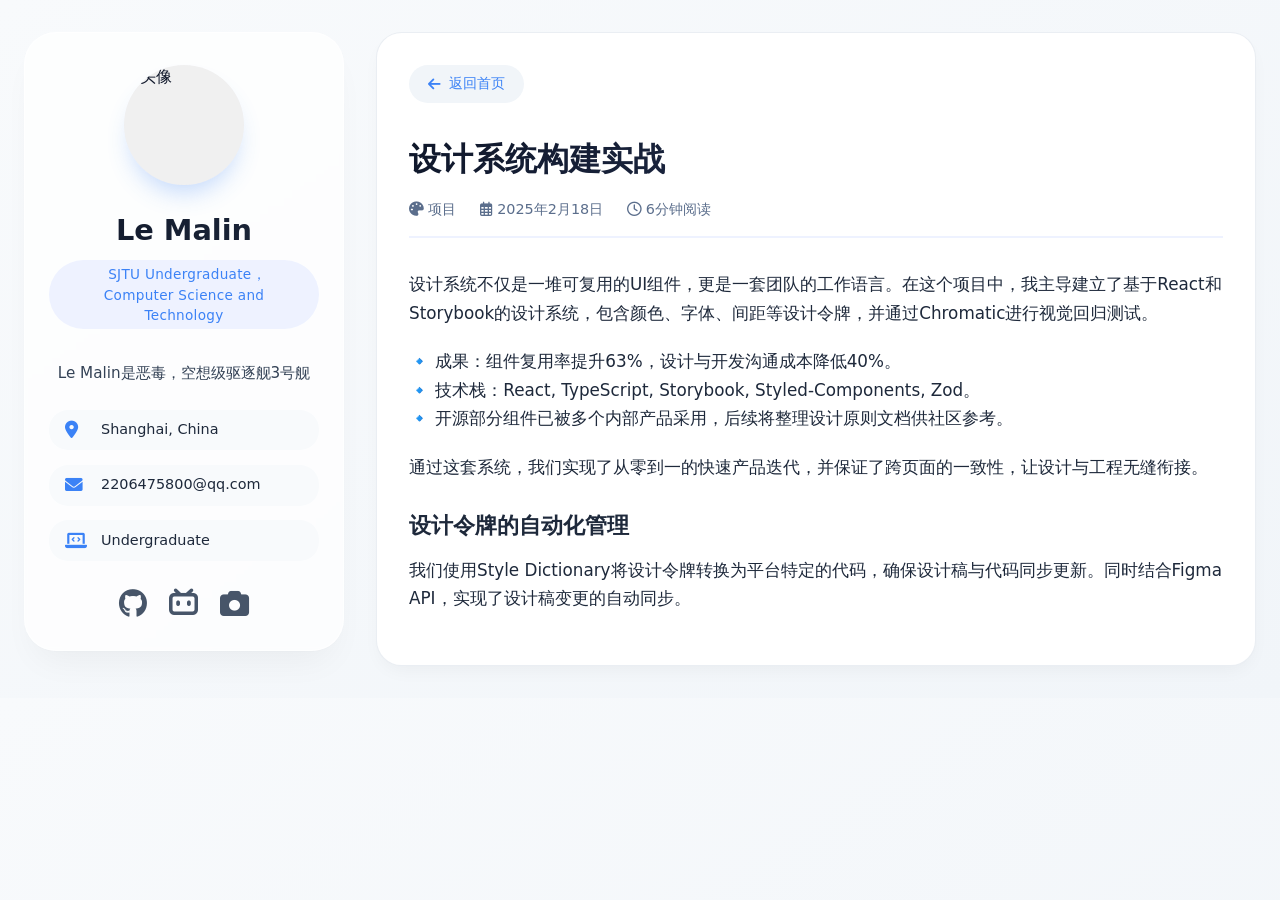
==== article.html @ 31834c27 "Update article.html" ====
<!DOCTYPE html>
<html lang="zh-CN">
<head>
    <meta charset="UTF-8">
    <meta name="viewport" content="width=device-width, initial-scale=1.0">
    <title>设计系统构建实战 | Le Malin</title>
    <link rel="stylesheet" href="https://cdnjs.cloudflare.com/ajax/libs/font-awesome/6.0.0-beta3/css/all.min.css">
    <link rel="stylesheet" href="common.css">
</head>
<body>
<div class="container">
    <!-- 左侧栏（与主页完全相同） -->
     <aside class="sidebar">
        <div class="avatar">
            <div class="avatar-circle"><img src="images/avatar.png" alt="头像"></div>
        </div>
        <div class="name">Le Malin</div>
        <div style="text-align: center;">
            <span class="title"><i style="margin-right: 6px;"></i>SJTU Undergraduate， Computer Science and Technology</span>
        </div>
        <div class="bio">
            Le Malin是恶毒，空想级驱逐舰3号舰
        </div>
        <div class="info-item">
            <i class="fas fa-map-marker-alt"></i> <span>Shanghai, China</span>
        </div>
        <div class="info-item">
            <i class="fas fa-envelope"></i> <span>2206475800@qq.com</span>
        </div>
        <div class="info-item">
            <i class="fas fa-laptop-code"></i> <span>Undergraduate</span>
        </div>
        <div class="social-links">
            <a href="https://github.com/Le-Malin233" aria-label="GitHub"><i class="fab fa-github"></i></a>
            <a href="https://space.bilibili.com/204257229" aria-label="Bilibili"><i class="fab fa-bilibili"></i></a>
            <a href="https://www.jetphotos.com/photographer/520278" aria-label="Jetphotos"><i class="fa-solid fa-camera"></i></a>
        </div>
    </aside>


    <!-- 右侧文章详情 -->
    <main class="main-content">
        <div class="article-content">
            <a href="index.html" class="back-home"><i class="fas fa-arrow-left"></i> 返回首页</a>
            <h1 class="article-title">设计系统构建实战</h1>
            <div class="article-meta">
                <span><i class="fas fa-palette"></i> 项目</span>
                <span><i class="far fa-calendar-alt"></i> 2025年2月18日</span>
                <span><i class="far fa-clock"></i> 6分钟阅读</span>
            </div>
            <div class="article-body">
                <p>设计系统不仅是一堆可复用的UI组件，更是一套团队的工作语言。在这个项目中，我主导建立了基于React和Storybook的设计系统，包含颜色、字体、间距等设计令牌，并通过Chromatic进行视觉回归测试。</p>
                <p>🔹 成果：组件复用率提升63%，设计与开发沟通成本降低40%。<br>
                🔹 技术栈：React, TypeScript, Storybook, Styled-Components, Zod。<br>
                🔹 开源部分组件已被多个内部产品采用，后续将整理设计原则文档供社区参考。</p>
                <p>通过这套系统，我们实现了从零到一的快速产品迭代，并保证了跨页面的一致性，让设计与工程无缝衔接。</p>
                <h3>设计令牌的自动化管理</h3>
                <p>我们使用Style Dictionary将设计令牌转换为平台特定的代码，确保设计稿与代码同步更新。同时结合Figma API，实现了设计稿变更的自动同步。</p>
            </div>
        </div>
    </main>
</div>
</body>
</html>
---- common.css ----
/* common.css - 个人主页公共样式 */
* {
    margin: 0;
    padding: 0;
    box-sizing: border-box;
}

body {
    background: linear-gradient(145deg, #f8fafc 0%, #f1f5f9 100%);
    font-family: 'Inter', system-ui, -apple-system, 'Segoe UI', Roboto, Helvetica, Arial, sans-serif;
    color: #0f172a;
    line-height: 1.5;
    scroll-behavior: smooth;
}

/* 自定义滚动条 */
::-webkit-scrollbar {
    width: 8px;
    height: 8px;
}
::-webkit-scrollbar-track {
    background: #e2e8f0;
    border-radius: 10px;
}
::-webkit-scrollbar-thumb {
    background: #94a3b8;
    border-radius: 10px;
}
::-webkit-scrollbar-thumb:hover {
    background: #5b6e8c;
}

/* 主容器网格布局 */
.container {
    max-width: 1400px;
    margin: 0 auto;
    padding: 2rem 1.5rem;
    display: grid;
    grid-template-columns: 320px 1fr;
    gap: 2rem;
    align-items: start;
}

/* ========= 左侧栏样式 ========= */
.sidebar {
    background: rgba(255, 255, 255, 0.75);
    backdrop-filter: blur(2px);
    border-radius: 2rem;
    padding: 2rem 1.5rem;
    box-shadow: 0 20px 35px -12px rgba(0, 0, 0, 0.05), 0 1px 2px rgba(0, 0, 0, 0.02);
    transition: transform 0.25s ease, box-shadow 0.3s ease;
    border: 1px solid rgba(255, 255, 255, 0.6);
}
.sidebar:hover {
    box-shadow: 0 25px 40px -16px rgba(0, 0, 0, 0.1);
    transform: translateY(-3px);
}

.avatar {
    display: flex;
    justify-content: center;
    margin-bottom: 1.5rem;
}
.avatar-circle {
    width: 120px;
    height: 120px;
    border-radius: 50%;
    overflow: hidden;          /* 确保图片超出部分隐藏，保持圆形 */
    background: #f0f0f0;       /* 可选：图片加载时的背景色 */
    display: flex;
    align-items: center;
    justify-content: center;
    box-shadow: 0 15px 25px -8px rgba(59,130,246,0.3);
    transition: transform 0.3s cubic-bezier(0.2,0.9,0.4,1.1);
}

.avatar-circle img {
    width: 100%;
    height: 100%;
    object-fit: cover;         /* 确保图片覆盖整个圆形区域，可能裁剪边缘 */
    display: block;
}

.avatar-circle:hover {
    transform: scale(1.02);
}

.name {
    font-size: 1.8rem;
    font-weight: 700;
    text-align: center;
    background: linear-gradient(120deg, #0f172a, #1e293b);
    background-clip: text;
    -webkit-background-clip: text;
    color: transparent;
    margin-bottom: 0.5rem;
}
.title {
    text-align: center;
    font-weight: 500;
    color: #3b82f6;
    background: #eef2ff;
    display: inline-block;
    width: auto;
    margin: 0 auto 1rem auto;
    padding: 0.25rem 1rem;
    border-radius: 40px;
    font-size: 0.85rem;
    letter-spacing: 0.3px;
}
.bio {
    text-align: center;
    color: #334155;
    margin: 1rem 0 1.5rem 0;
    font-size: 0.95rem;
    line-height: 1.6;
    padding: 0 0.25rem;
}
.info-item {
    display: flex;
    align-items: center;
    gap: 0.75rem;
    margin-bottom: 0.9rem;
    color: #1e293b;
    font-size: 0.9rem;
    background: #f8fafc;
    padding: 0.6rem 1rem;
    border-radius: 1.2rem;
    transition: background 0.2s;
}
.info-item i {
    width: 24px;
    color: #3b82f6;
    font-size: 1.1rem;
}
.info-item:hover {
    background: #ffffff;
    box-shadow: 0 2px 6px rgba(0, 0, 0, 0.02);
}
.social-links {
    display: flex;
    justify-content: center;
    gap: 1.4rem;
    margin-top: 1.8rem;
    flex-wrap: wrap;
}
.social-links a {
    color: #475569;
    font-size: 1.8rem;
    transition: all 0.2s ease;
    display: inline-flex;
    text-decoration: none; 
}
.social-links a:hover {
    color: #3b82f6;
    transform: translateY(-3px) scale(1.05);
}

/* ========= 右侧卡片区域 ========= */
.main-content {
    animation: fadeSlideUp 0.5s ease-out;
}
.section-header {
    display: flex;
    justify-content: space-between;
    align-items: baseline;
    flex-wrap: wrap;
    margin-bottom: 1.8rem;
    border-left: 4px solid #3b82f6;
    padding-left: 1rem;
}
.section-header h2 {
    font-size: 1.8rem;
    font-weight: 700;
    letter-spacing: -0.3px;
    background: linear-gradient(135deg, #0f172a, #2d3a5e);
    background-clip: text;
    -webkit-background-clip: text;
    color: transparent;
}
.section-header p {
    color: #5b6e8c;
    font-size: 0.9rem;
}

.cards-grid {
    display: grid;
    grid-template-columns: repeat(auto-fill, minmax(300px, 1fr));
    gap: 1.8rem;
}

.card-link {
    text-decoration: none;
    display: block;
    height: 100%;
}
.card {
    background: #ffffff;
    border-radius: 1.6rem;
    padding: 1.5rem;
    transition: all 0.35s cubic-bezier(0.2, 0.9, 0.4, 1.1);
    box-shadow: 0 8px 20px -6px rgba(0, 0, 0, 0.05), 0 1px 1px rgba(0, 0, 0, 0.02);
    border: 1px solid rgba(203, 213, 225, 0.4);
    display: flex;
    flex-direction: column;
    height: 100%;
    cursor: pointer;
}
.card:hover {
    transform: translateY(-6px);
    box-shadow: 0 24px 36px -12px rgba(0, 0, 0, 0.15);
    border-color: #3b82f6;
}

.card-tag {
    display: inline-flex;
    align-items: center;
    gap: 6px;
    background: #f1f5f9;
    padding: 0.2rem 0.8rem;
    border-radius: 40px;
    font-size: 0.7rem;
    font-weight: 600;
    width: fit-content;
    margin-bottom: 1rem;
    color: #2563eb;
    letter-spacing: 0.3px;
}
.card-tag i {
    font-size: 0.7rem;
}
.card-title {
    font-size: 1.4rem;
    font-weight: 700;
    margin-bottom: 0.75rem;
    line-height: 1.3;
    color: #0f172a;
}
.card-preview {
    color: #334155;
    font-size: 0.9rem;
    line-height: 1.5;
    margin: 0.5rem 0 1.2rem 0;
    flex: 1;
    display: -webkit-box;
    -webkit-line-clamp: 3;
    -webkit-box-orient: vertical;
    overflow: hidden;
}
.card-meta {
    display: flex;
    justify-content: space-between;
    align-items: center;
    margin-top: 0.5rem;
    font-size: 0.75rem;
    color: #64748b;
    border-top: 1px solid #eef2ff;
    padding-top: 0.9rem;
}
.read-more-link {
    font-weight: 600;
    color: #3b82f6;
    font-size: 0.85rem;
    display: inline-flex;
    align-items: center;
    gap: 6px;
    padding: 0.4rem 0.8rem;
    border-radius: 2rem;
    transition: all 0.2s;
    background: #eff6ff;
    text-decoration: none;
}
.read-more-link i {
    font-size: 0.7rem;
    transition: transform 0.2s;
}
.read-more-link:hover {
    background: #3b82f6;
    color: white;
    gap: 8px;
}
.read-more-link:hover i {
    transform: translateX(3px);
    color: white;
}
.date-badge {
    display: flex;
    align-items: center;
    gap: 5px;
}

/* 文章详情页样式 */
.article-content {
    background: #ffffff;
    border-radius: 1.6rem;
    padding: 2rem;
    box-shadow: 0 8px 20px -6px rgba(0, 0, 0, 0.05);
    border: 1px solid rgba(203, 213, 225, 0.4);
}
.back-home {
    display: inline-flex;
    align-items: center;
    gap: 8px;
    background: #f1f5f9;
    color: #3b82f6;
    text-decoration: none;
    padding: 0.5rem 1.2rem;
    border-radius: 2rem;
    font-size: 0.9rem;
    margin-bottom: 2rem;
    transition: all 0.2s;
}
.back-home:hover {
    background: #3b82f6;
    color: white;
    transform: translateX(-3px);
}
.article-title {
    font-size: 2rem;
    font-weight: 800;
    margin-bottom: 1rem;
    background: linear-gradient(135deg, #0f172a, #2d3a5e);
    background-clip: text;
    -webkit-background-clip: text;
    color: transparent;
}
.article-meta {
    display: flex;
    flex-wrap: wrap;
    gap: 1.5rem;
    margin-bottom: 2rem;
    padding-bottom: 1rem;
    border-bottom: 2px solid #eef2ff;
    color: #5b6e8c;
    font-size: 0.9rem;
}
.article-body {
    font-size: 1.05rem;
    line-height: 1.7;
    color: #1e293b;
}
.article-body p {
    margin-bottom: 1.25rem;
}
.article-body h3 {
    margin: 1.5rem 0 0.75rem;
    font-size: 1.4rem;
    font-weight: 700;
}
.article-body h4 {
    margin: 1.2rem 0 0.5rem;
    font-size: 1.2rem;
    font-weight: 600;
}
.article-body ul, .article-body ol {
    margin: 0.75rem 0 1rem 1.5rem;
}
.article-body li {
    margin-bottom: 0.4rem;
}
.article-body blockquote {
    border-left: 4px solid #3b82f6;
    padding-left: 1.2rem;
    margin: 1rem 0;
    color: #475569;
    font-style: italic;
}
.article-body code {
    background: #f1f5f9;
    padding: 0.2rem 0.4rem;
    border-radius: 6px;
    font-family: 'Courier New', monospace;
    font-size: 0.9em;
    color: #dc2626;
}
.article-body pre {
    background: #1e293b;
    color: #e2e8f0;
    padding: 1rem;
    border-radius: 1rem;
    overflow-x: auto;
    margin: 1rem 0;
}

/* 页脚 */
.footer-note {
    text-align: center;
    margin-top: 3rem;
    color: #62748c;
    font-size: 0.75rem;
    border-top: 1px solid #e2e8f0;
    padding-top: 1.8rem;
}

/* 动画 */
@keyframes fadeSlideUp {
    from {
        opacity: 0;
        transform: translateY(20px);
    }
    to {
        opacity: 1;
        transform: translateY(0);
    }
}

/* 响应式 */
@media (max-width: 850px) {
    .container {
        grid-template-columns: 1fr;
        gap: 2rem;
        padding: 1.5rem;
    }
    .sidebar {
        max-width: 500px;
        margin: 0 auto;
        width: 100%;
    }
    .cards-grid {
        grid-template-columns: 1fr;
    }
    .section-header h2 {
        font-size: 1.6rem;
    }
    .article-title {
        font-size: 1.6rem;
    }
}
@media (max-width: 480px) {
    .article-title {
        font-size: 1.4rem;
    }
    .card-title {
        font-size: 1.25rem;
    }
    .article-content {
        padding: 1.5rem;
    }
}
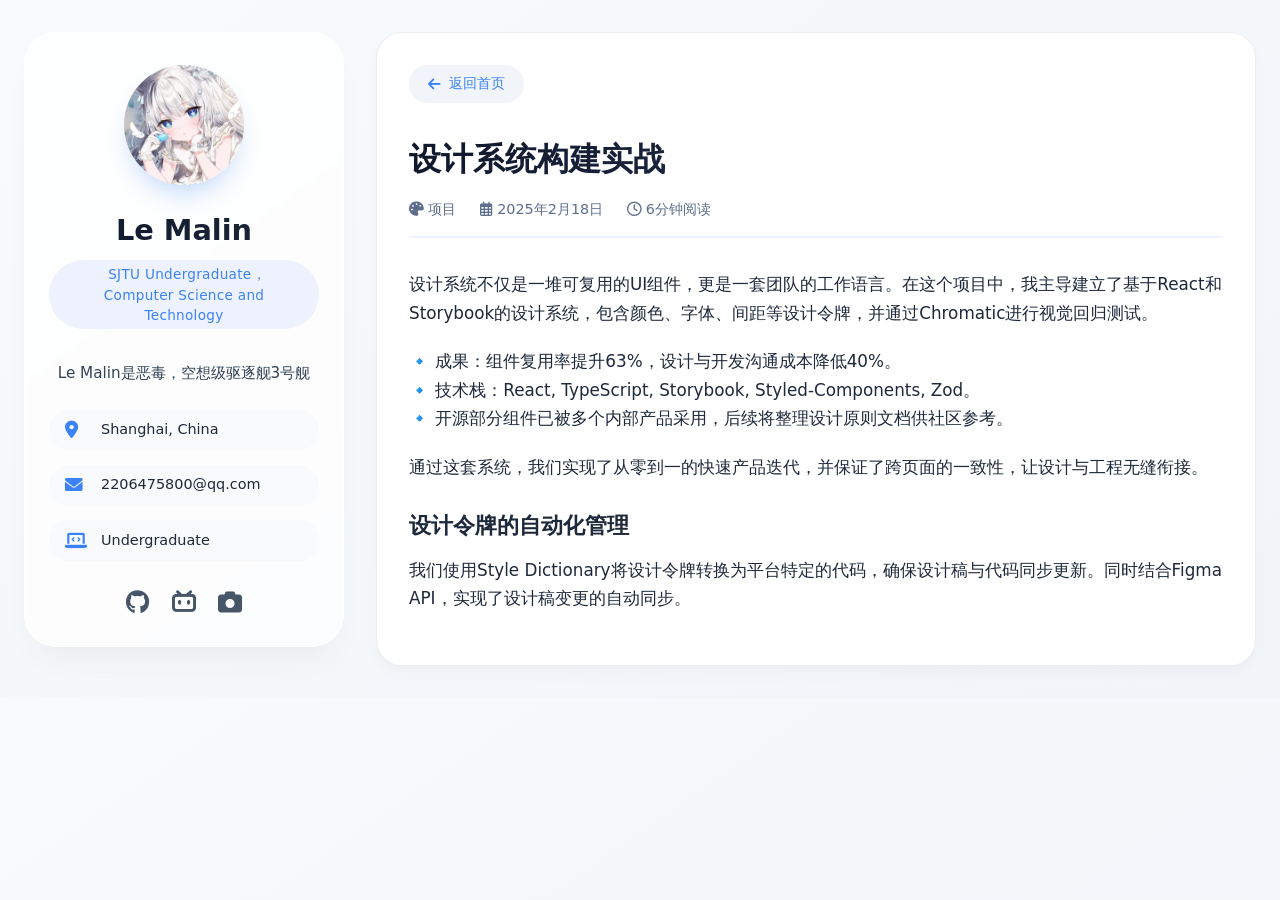
==== commit cdecf7d2: "Update article.html" ====
--- a/article.html
+++ b/article.html
@@ -12,7 +12,7 @@
     <!-- 左侧栏（与主页完全相同） -->
      <aside class="sidebar">
         <div class="avatar">
-            <div class="avatar-circle"><img src="images/avatar.png" alt="头像"></div>
+            <div class="avatar-circle"><img src="images/avatar.jpg" alt="头像"></div>
         </div>
         <div class="name">Le Malin</div>
         <div style="text-align: center;">
--- a/common.css
+++ b/common.css
@@ -146,7 +146,7 @@
 }
 .social-links a {
     color: #475569;
-    font-size: 1.8rem;
+    font-size: 1.5rem;
     transition: all 0.2s ease;
     display: inline-flex;
     text-decoration: none; 
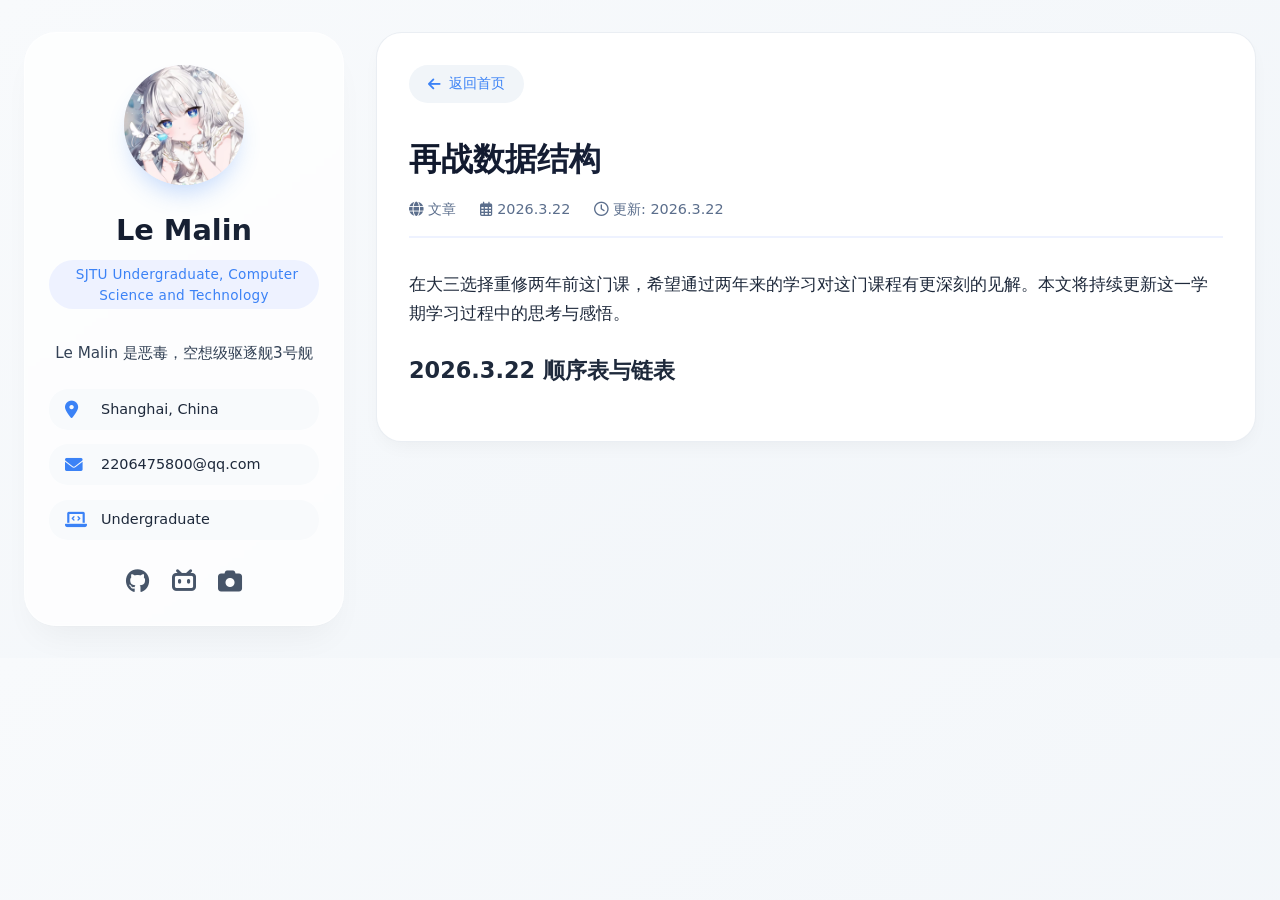
==== commit 9b4686b0: "Update article.html" ====
--- a/article.html
+++ b/article.html
@@ -3,7 +3,7 @@
 <head>
     <meta charset="UTF-8">
     <meta name="viewport" content="width=device-width, initial-scale=1.0">
-    <title>设计系统构建实战 | Le Malin</title>
+    <title>再战数据结构 | Le Malin</title>
     <link rel="stylesheet" href="https://cdnjs.cloudflare.com/ajax/libs/font-awesome/6.0.0-beta3/css/all.min.css">
     <link rel="stylesheet" href="common.css">
 </head>
@@ -16,10 +16,10 @@
         </div>
         <div class="name">Le Malin</div>
         <div style="text-align: center;">
-            <span class="title"><i style="margin-right: 6px;"></i>SJTU Undergraduate， Computer Science and Technology</span>
+            <span class="title"><i style="margin-right: 6px;"></i>SJTU Undergraduate, Computer Science and Technology</span>
         </div>
         <div class="bio">
-            Le Malin是恶毒，空想级驱逐舰3号舰
+            Le Malin 是恶毒，空想级驱逐舰3号舰
         </div>
         <div class="info-item">
             <i class="fas fa-map-marker-alt"></i> <span>Shanghai, China</span>
@@ -31,9 +31,9 @@
             <i class="fas fa-laptop-code"></i> <span>Undergraduate</span>
         </div>
         <div class="social-links">
-            <a href="https://github.com/Le-Malin233" aria-label="GitHub"><i class="fab fa-github"></i></a>
-            <a href="https://space.bilibili.com/204257229" aria-label="Bilibili"><i class="fab fa-bilibili"></i></a>
-            <a href="https://www.jetphotos.com/photographer/520278" aria-label="Jetphotos"><i class="fa-solid fa-camera"></i></a>
+            <a href="https://github.com/Le-Malin233" target="_blank" rel="noopener noreferrer" aria-label="GitHub"><i class="fab fa-github"></i></a>
+            <a href="https://space.bilibili.com/204257229" target="_blank" rel="noopener noreferrer" aria-label="Bilibili"><i class="fab fa-bilibili"></i></a>
+            <a href="https://www.jetphotos.com/photographer/520278" target="_blank" rel="noopener noreferrer" aria-label="Jetphotos"><i class="fa-solid fa-camera"></i></a>
         </div>
     </aside>
 
@@ -42,20 +42,16 @@
     <main class="main-content">
         <div class="article-content">
             <a href="index.html" class="back-home"><i class="fas fa-arrow-left"></i> 返回首页</a>
-            <h1 class="article-title">设计系统构建实战</h1>
+            <h1 class="article-title">再战数据结构</h1>
             <div class="article-meta">
-                <span><i class="fas fa-palette"></i> 项目</span>
-                <span><i class="far fa-calendar-alt"></i> 2025年2月18日</span>
-                <span><i class="far fa-clock"></i> 6分钟阅读</span>
+                <span><i class="fas fa-globe"></i> 文章</span>
+                <span><i class="far fa-calendar-alt"></i> 2026.3.22</span>
+                 <span><i class="far fa-clock"></i> 更新: 2026.3.22</span>
             </div>
             <div class="article-body">
-                <p>设计系统不仅是一堆可复用的UI组件，更是一套团队的工作语言。在这个项目中，我主导建立了基于React和Storybook的设计系统，包含颜色、字体、间距等设计令牌，并通过Chromatic进行视觉回归测试。</p>
-                <p>🔹 成果：组件复用率提升63%，设计与开发沟通成本降低40%。<br>
-                🔹 技术栈：React, TypeScript, Storybook, Styled-Components, Zod。<br>
-                🔹 开源部分组件已被多个内部产品采用，后续将整理设计原则文档供社区参考。</p>
-                <p>通过这套系统，我们实现了从零到一的快速产品迭代，并保证了跨页面的一致性，让设计与工程无缝衔接。</p>
-                <h3>设计令牌的自动化管理</h3>
-                <p>我们使用Style Dictionary将设计令牌转换为平台特定的代码，确保设计稿与代码同步更新。同时结合Figma API，实现了设计稿变更的自动同步。</p>
+                <p>在大三选择重修两年前这门课，希望通过两年来的学习对这门课程有更深刻的见解。本文将持续更新这一学期学习过程中的思考与感悟。</p>
+                <h3>2026.3.22 顺序表与链表</h3>
+                <p></p>
             </div>
         </div>
     </main>
--- a/common.css
+++ b/common.css
@@ -185,10 +185,15 @@
 
 .cards-grid {
     display: grid;
-    grid-template-columns: repeat(auto-fill, minmax(300px, 1fr));
+    grid-template-columns: repeat(2, 1fr);
     gap: 1.8rem;
 }
 
+@media (max-width: 768px) {
+    .cards-grid {
+        grid-template-columns: 1fr;
+    }
+}
 .card-link {
     text-decoration: none;
     display: block;
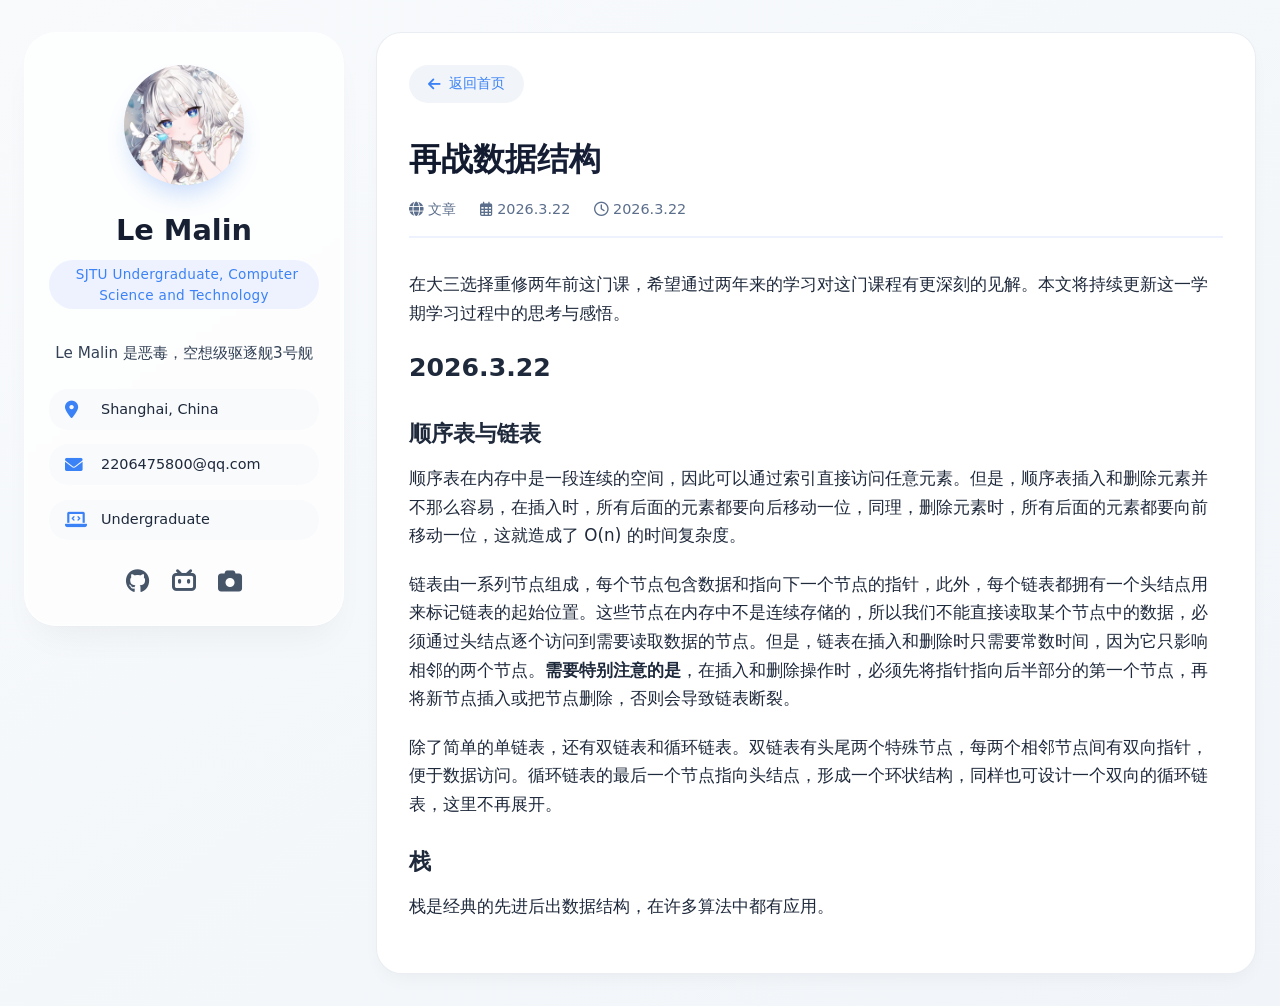
==== commit cb8f3e93: "3.22" ====
--- a/article.html
+++ b/article.html
@@ -46,12 +46,17 @@
             <div class="article-meta">
                 <span><i class="fas fa-globe"></i> 文章</span>
                 <span><i class="far fa-calendar-alt"></i> 2026.3.22</span>
-                 <span><i class="far fa-clock"></i> 更新: 2026.3.22</span>
+                 <span><i class="far fa-clock"></i> 2026.3.22</span>
             </div>
             <div class="article-body">
                 <p>在大三选择重修两年前这门课，希望通过两年来的学习对这门课程有更深刻的见解。本文将持续更新这一学期学习过程中的思考与感悟。</p>
-                <h3>2026.3.22 顺序表与链表</h3>
-                <p></p>
+                <h2>2026.3.22</h2> 
+                <h3>顺序表与链表</h3>
+                <p>顺序表在内存中是一段连续的空间，因此可以通过索引直接访问任意元素。但是，顺序表插入和删除元素并不那么容易，在插入时，所有后面的元素都要向后移动一位，同理，删除元素时，所有后面的元素都要向前移动一位，这就造成了 O(n) 的时间复杂度。</p>
+                <p>链表由一系列节点组成，每个节点包含数据和指向下一个节点的指针，此外，每个链表都拥有一个头结点用来标记链表的起始位置。这些节点在内存中不是连续存储的，所以我们不能直接读取某个节点中的数据，必须通过头结点逐个访问到需要读取数据的节点。但是，链表在插入和删除时只需要常数时间，因为它只影响相邻的两个节点。<b>需要特别注意的是</b>，在插入和删除操作时，必须先将指针指向后半部分的第一个节点，再将新节点插入或把节点删除，否则会导致链表断裂。</p>
+                <p>除了简单的单链表，还有双链表和循环链表。双链表有头尾两个特殊节点，每两个相邻节点间有双向指针，便于数据访问。循环链表的最后一个节点指向头结点，形成一个环状结构，同样也可设计一个双向的循环链表，这里不再展开。</p>
+                <h3>栈</h3>
+                <p>栈是经典的先进后出数据结构，在许多算法中都有应用。</p>
             </div>
         </div>
     </main>
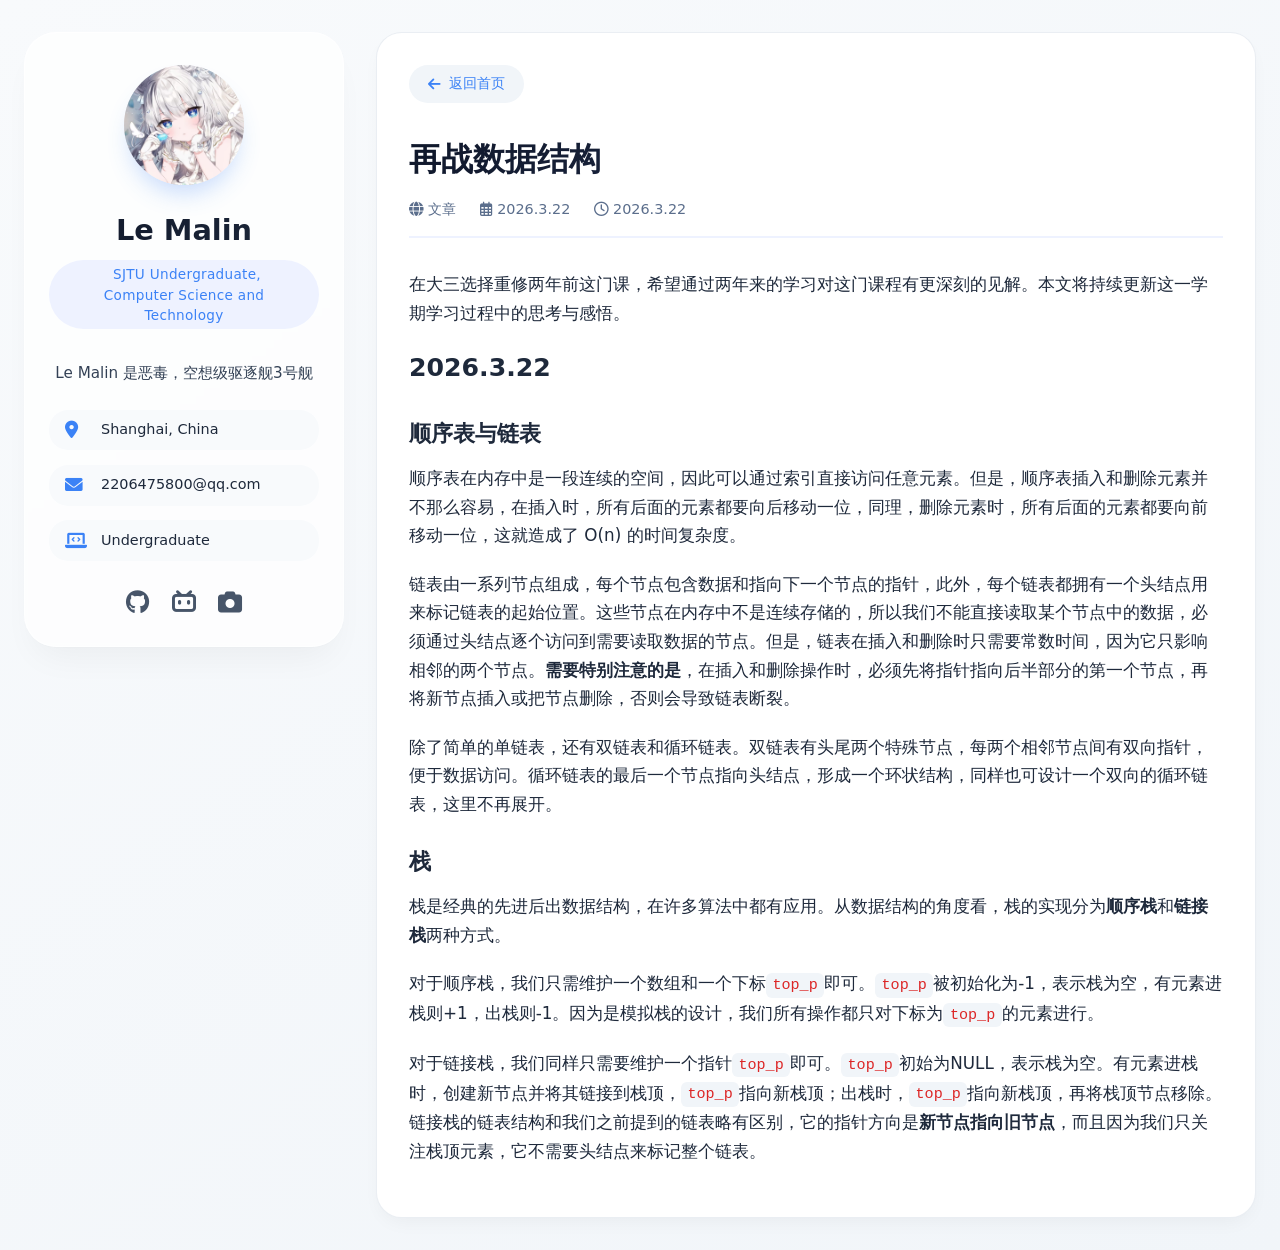
==== commit b0c30342: "3.22" ====
--- a/article.html
+++ b/article.html
@@ -16,7 +16,7 @@
         </div>
         <div class="name">Le Malin</div>
         <div style="text-align: center;">
-            <span class="title"><i style="margin-right: 6px;"></i>SJTU Undergraduate, Computer Science and Technology</span>
+            <span class="title"><i style="margin-right: 6px;"></i>SJTU Undergraduate, <br>Computer Science and Technology</span>
         </div>
         <div class="bio">
             Le Malin 是恶毒，空想级驱逐舰3号舰
@@ -56,7 +56,9 @@
                 <p>链表由一系列节点组成，每个节点包含数据和指向下一个节点的指针，此外，每个链表都拥有一个头结点用来标记链表的起始位置。这些节点在内存中不是连续存储的，所以我们不能直接读取某个节点中的数据，必须通过头结点逐个访问到需要读取数据的节点。但是，链表在插入和删除时只需要常数时间，因为它只影响相邻的两个节点。<b>需要特别注意的是</b>，在插入和删除操作时，必须先将指针指向后半部分的第一个节点，再将新节点插入或把节点删除，否则会导致链表断裂。</p>
                 <p>除了简单的单链表，还有双链表和循环链表。双链表有头尾两个特殊节点，每两个相邻节点间有双向指针，便于数据访问。循环链表的最后一个节点指向头结点，形成一个环状结构，同样也可设计一个双向的循环链表，这里不再展开。</p>
                 <h3>栈</h3>
-                <p>栈是经典的先进后出数据结构，在许多算法中都有应用。</p>
+                <p>栈是经典的先进后出数据结构，在许多算法中都有应用。从数据结构的角度看，栈的实现分为<b>顺序栈</b>和<b>链接栈</b>两种方式。</p>
+                <p>对于顺序栈，我们只需维护一个数组和一个下标<code>top_p</code>即可。<code>top_p</code>被初始化为-1，表示栈为空，有元素进栈则+1，出栈则-1。因为是模拟栈的设计，我们所有操作都只对下标为<code>top_p</code>的元素进行。</p>
+                <p>对于链接栈，我们同样只需要维护一个指针<code>top_p</code>即可。<code>top_p</code>初始为NULL，表示栈为空。有元素进栈时，创建新节点并将其链接到栈顶，<code>top_p</code>指向新栈顶；出栈时，<code>top_p</code>指向新栈顶，再将栈顶节点移除。链接栈的链表结构和我们之前提到的链表略有区别，它的指针方向是<b>新节点指向旧节点</b>，而且因为我们只关注栈顶元素，它不需要头结点来标记整个链表。</p>
             </div>
         </div>
     </main>
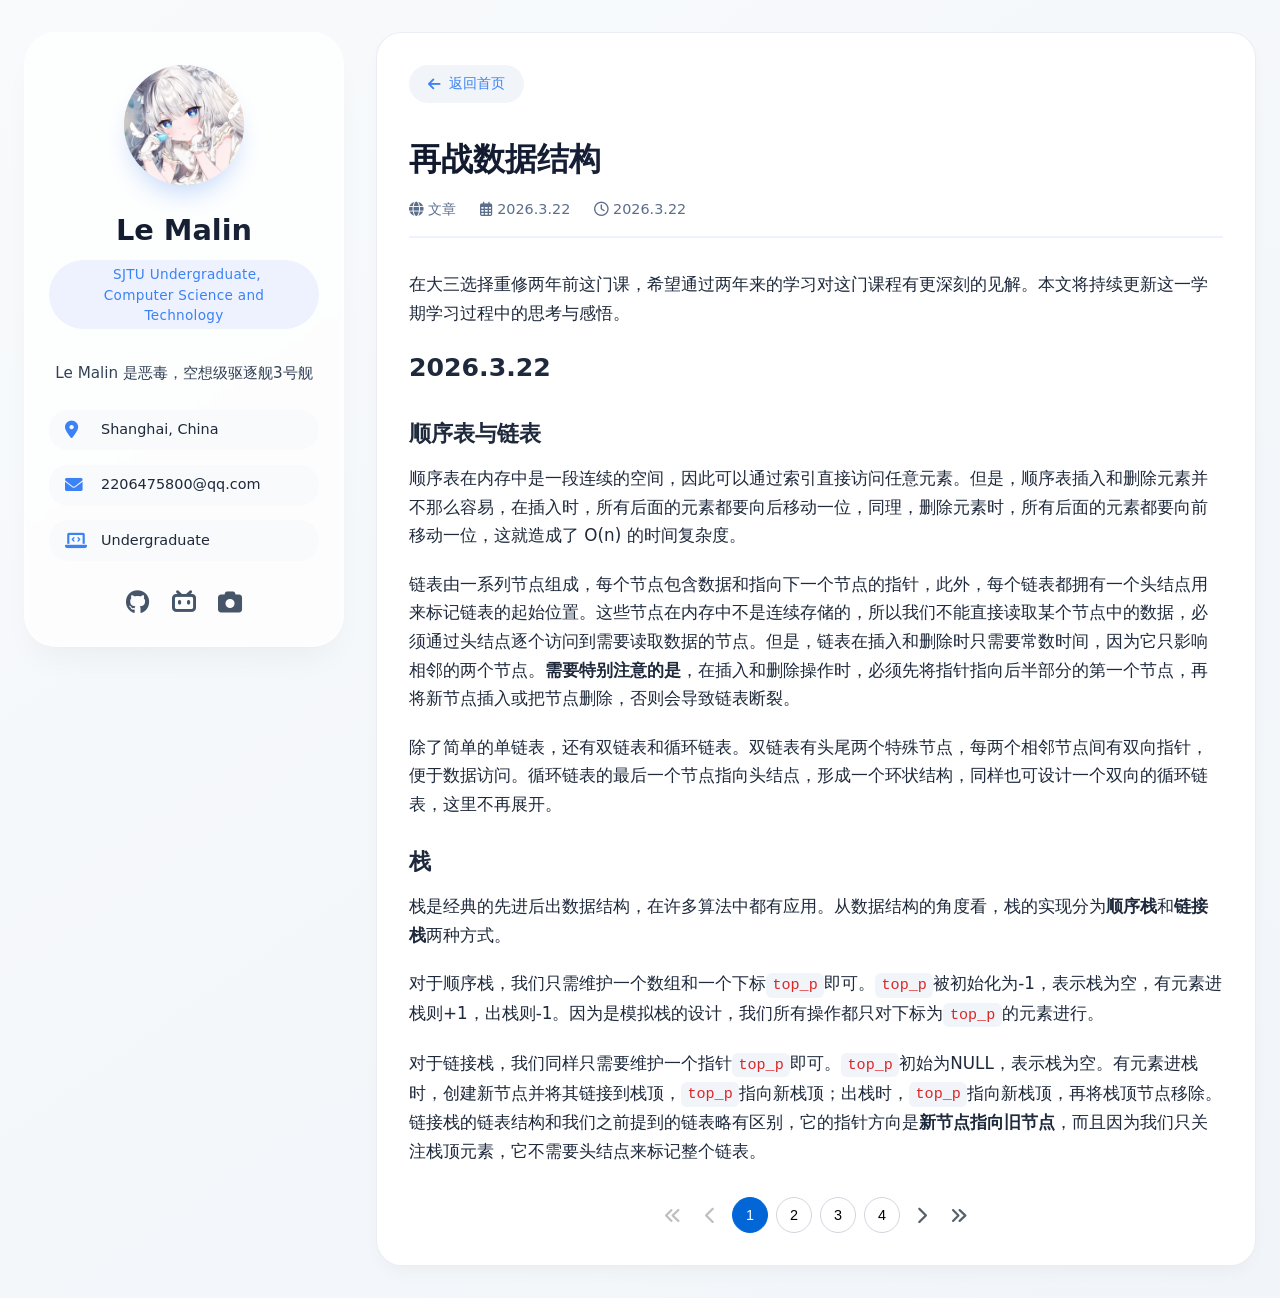
==== commit 79aa09a3: "update" ====
--- a/article.html
+++ b/article.html
@@ -6,6 +6,7 @@
     <title>再战数据结构 | Le Malin</title>
     <link rel="stylesheet" href="https://cdnjs.cloudflare.com/ajax/libs/font-awesome/6.0.0-beta3/css/all.min.css">
     <link rel="stylesheet" href="common.css">
+    <script src="pagination.js" defer></script>
 </head>
 <body>
 <div class="container">
@@ -49,16 +50,41 @@
                  <span><i class="far fa-clock"></i> 2026.3.22</span>
             </div>
             <div class="article-body">
-                <p>在大三选择重修两年前这门课，希望通过两年来的学习对这门课程有更深刻的见解。本文将持续更新这一学期学习过程中的思考与感悟。</p>
-                <h2>2026.3.22</h2> 
-                <h3>顺序表与链表</h3>
-                <p>顺序表在内存中是一段连续的空间，因此可以通过索引直接访问任意元素。但是，顺序表插入和删除元素并不那么容易，在插入时，所有后面的元素都要向后移动一位，同理，删除元素时，所有后面的元素都要向前移动一位，这就造成了 O(n) 的时间复杂度。</p>
-                <p>链表由一系列节点组成，每个节点包含数据和指向下一个节点的指针，此外，每个链表都拥有一个头结点用来标记链表的起始位置。这些节点在内存中不是连续存储的，所以我们不能直接读取某个节点中的数据，必须通过头结点逐个访问到需要读取数据的节点。但是，链表在插入和删除时只需要常数时间，因为它只影响相邻的两个节点。<b>需要特别注意的是</b>，在插入和删除操作时，必须先将指针指向后半部分的第一个节点，再将新节点插入或把节点删除，否则会导致链表断裂。</p>
-                <p>除了简单的单链表，还有双链表和循环链表。双链表有头尾两个特殊节点，每两个相邻节点间有双向指针，便于数据访问。循环链表的最后一个节点指向头结点，形成一个环状结构，同样也可设计一个双向的循环链表，这里不再展开。</p>
-                <h3>栈</h3>
-                <p>栈是经典的先进后出数据结构，在许多算法中都有应用。从数据结构的角度看，栈的实现分为<b>顺序栈</b>和<b>链接栈</b>两种方式。</p>
-                <p>对于顺序栈，我们只需维护一个数组和一个下标<code>top_p</code>即可。<code>top_p</code>被初始化为-1，表示栈为空，有元素进栈则+1，出栈则-1。因为是模拟栈的设计，我们所有操作都只对下标为<code>top_p</code>的元素进行。</p>
-                <p>对于链接栈，我们同样只需要维护一个指针<code>top_p</code>即可。<code>top_p</code>初始为NULL，表示栈为空。有元素进栈时，创建新节点并将其链接到栈顶，<code>top_p</code>指向新栈顶；出栈时，<code>top_p</code>指向新栈顶，再将栈顶节点移除。链接栈的链表结构和我们之前提到的链表略有区别，它的指针方向是<b>新节点指向旧节点</b>，而且因为我们只关注栈顶元素，它不需要头结点来标记整个链表。</p>
+                <div id="page-container">
+                    <div class="page active" data-page="1">
+                        <p>在大三选择重修两年前这门课，希望通过两年来的学习对这门课程有更深刻的见解。本文将持续更新这一学期学习过程中的思考与感悟。</p>
+                        <h2>2026.3.22</h2> 
+                        <h3>顺序表与链表</h3>
+                        <p>顺序表在内存中是一段连续的空间，因此可以通过索引直接访问任意元素。但是，顺序表插入和删除元素并不那么容易，在插入时，所有后面的元素都要向后移动一位，同理，删除元素时，所有后面的元素都要向前移动一位，这就造成了 O(n) 的时间复杂度。</p>
+                        <p>链表由一系列节点组成，每个节点包含数据和指向下一个节点的指针，此外，每个链表都拥有一个头结点用来标记链表的起始位置。这些节点在内存中不是连续存储的，所以我们不能直接读取某个节点中的数据，必须通过头结点逐个访问到需要读取数据的节点。但是，链表在插入和删除时只需要常数时间，因为它只影响相邻的两个节点。<b>需要特别注意的是</b>，在插入和删除操作时，必须先将指针指向后半部分的第一个节点，再将新节点插入或把节点删除，否则会导致链表断裂。</p>
+                        <p>除了简单的单链表，还有双链表和循环链表。双链表有头尾两个特殊节点，每两个相邻节点间有双向指针，便于数据访问。循环链表的最后一个节点指向头结点，形成一个环状结构，同样也可设计一个双向的循环链表，这里不再展开。</p>
+                        <h3>栈</h3>
+                        <p>栈是经典的先进后出数据结构，在许多算法中都有应用。从数据结构的角度看，栈的实现分为<b>顺序栈</b>和<b>链接栈</b>两种方式。</p>
+                        <p>对于顺序栈，我们只需维护一个数组和一个下标<code>top_p</code>即可。<code>top_p</code>被初始化为-1，表示栈为空，有元素进栈则+1，出栈则-1。因为是模拟栈的设计，我们所有操作都只对下标为<code>top_p</code>的元素进行。</p>
+                        <p>对于链接栈，我们同样只需要维护一个指针<code>top_p</code>即可。<code>top_p</code>初始为NULL，表示栈为空。有元素进栈时，创建新节点并将其链接到栈顶，<code>top_p</code>指向新栈顶；出栈时，<code>top_p</code>指向新栈顶，再将栈顶节点移除。链接栈的链表结构和我们之前提到的链表略有区别，它的指针方向是<b>新节点指向旧节点</b>，而且因为我们只关注栈顶元素，它不需要头结点来标记整个链表。</p>
+                    </div>
+
+                    <div class="page" data-page="2">
+                        <p>a</p>
+                    </div>
+                    <div class="page" data-page="3">
+                        <p>b</p>
+                    </div>
+                    <div class="page" data-page="4">
+                        <p>c</p>
+                    </div>
+                    <div class="page" data-page="5">
+                        <p>d</p>
+                    </div>
+                    <div class="page" data-page="6">
+                        <p>e</p>
+                    </div>
+                    <div class="page" data-page="7">
+                        <p>f</p>
+                    </div>
+                </div>
+                <!-- 分页控件 -->
+                <div class="pagination" id="pagination"></div>
             </div>
         </div>
     </main>
--- a/common.css
+++ b/common.css
@@ -159,6 +159,7 @@
 /* ========= 右侧卡片区域 ========= */
 .main-content {
     animation: fadeSlideUp 0.5s ease-out;
+    transition: height 1.5s ease-out;  /* 新增高度过渡 */
 }
 .section-header {
     display: flex;
@@ -442,3 +443,75 @@
         padding: 1.5rem;
     }
 }
+/* ========== 分页样式 ========== */
+.pagination {
+    margin-top: 2rem;
+    display: flex;
+    justify-content: center;
+    align-items: center;
+    gap: 0.5rem;
+    flex-wrap: wrap;
+}
+
+/* 通用按钮样式（首尾、上一页、下一页） */
+.pagination .nav-btn,
+.pagination .first-btn,
+.pagination .last-btn {
+    background: transparent;
+    border: none;
+    cursor: pointer;
+    font-size: 1.1rem;
+    color: #57606a;
+    padding: 0 0.5rem;
+    transition: color 0.2s, opacity 0.2s;
+    display: inline-flex;
+    align-items: center;
+    justify-content: center;
+}
+.pagination .nav-btn:hover,
+.pagination .first-btn:hover,
+.pagination .last-btn:hover {
+    color: #0366d6;
+}
+.pagination .nav-btn.disabled,
+.pagination .first-btn.disabled,
+.pagination .last-btn.disabled {
+    opacity: 0.4;
+    cursor: not-allowed;
+    pointer-events: none;
+}
+
+/* 页码圆圈 */
+.pagination .page-btn {
+    width: 36px;
+    height: 36px;
+    border-radius: 50%;
+    border: 1px solid #d0d7de;
+    background: #ffffff;
+    font-size: 0.9rem;
+    cursor: pointer;
+    transition: all 0.2s;
+    display: inline-flex;
+    align-items: center;
+    justify-content: center;
+}
+.pagination .page-btn:hover:not(.active) {
+    background: #f6f8fa;
+    border-color: #c0c7cd;
+}
+.pagination .page-btn.active {
+    background: #0366d6;
+    border-color: #0366d6;
+    color: white;
+    cursor: default;
+}
+
+/* 页面切换动画 */
+.page {
+    display: none;
+    animation: none;
+}
+.page.active {
+    display: block;
+    animation: fadeSlideUp 0.4s ease-out;
+}
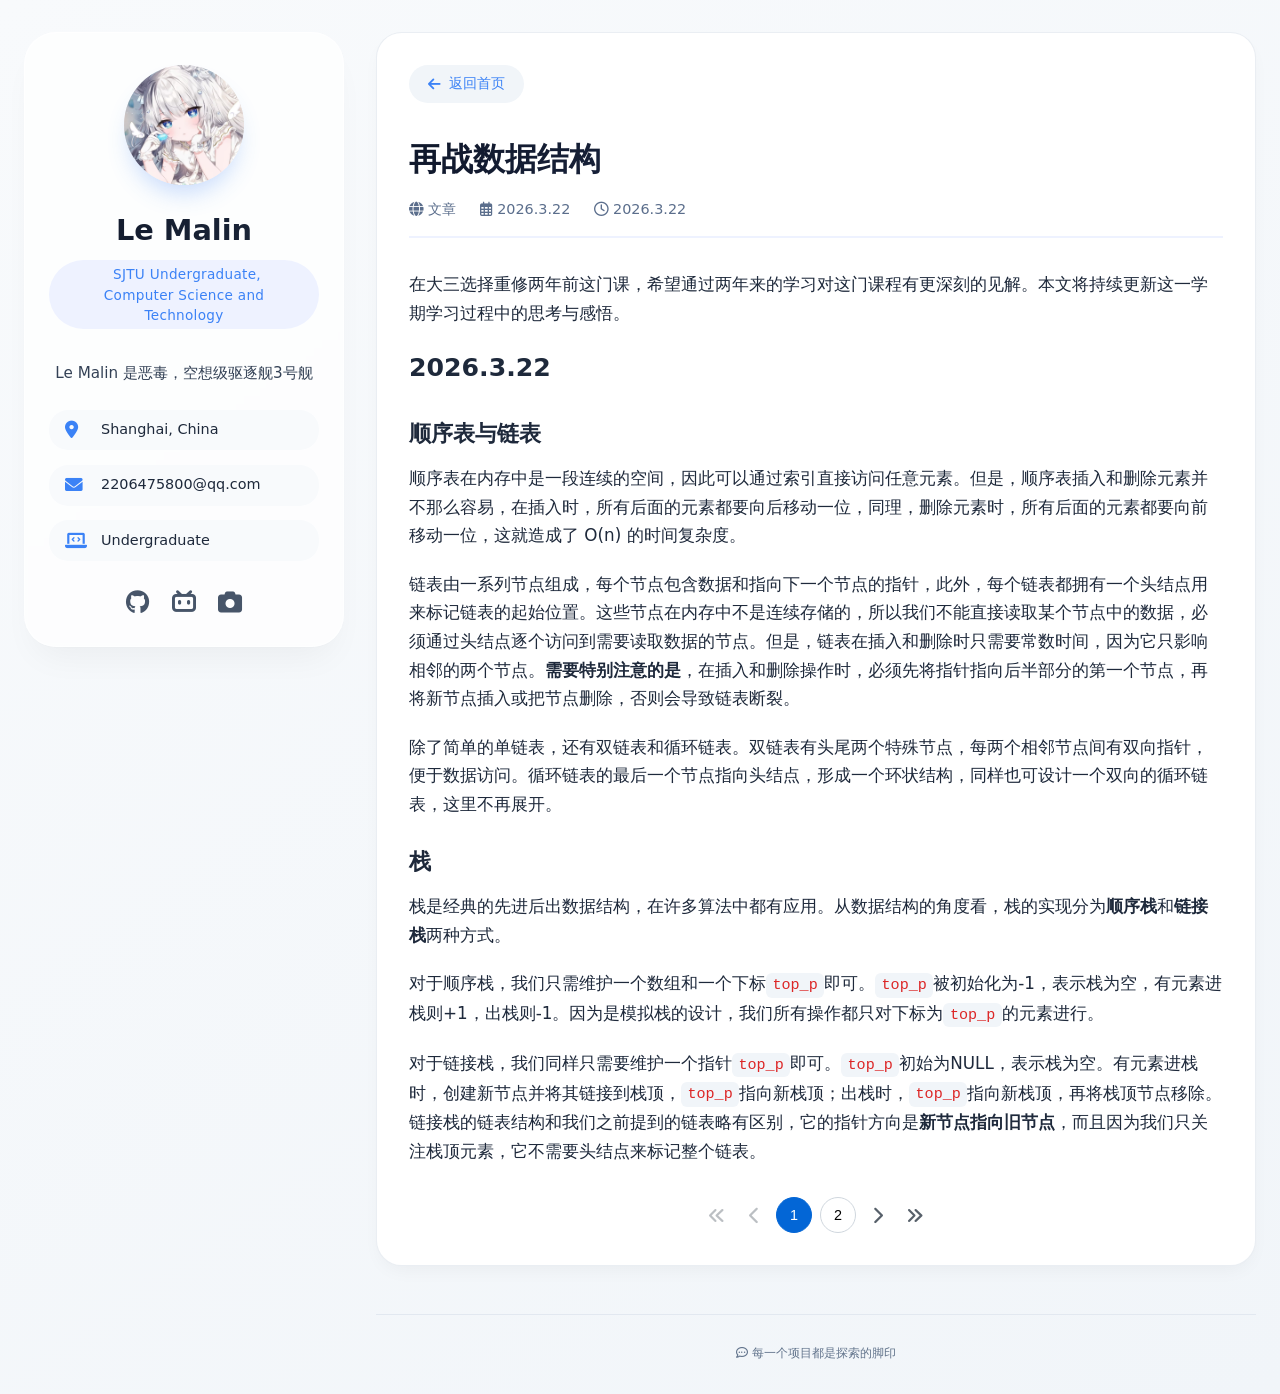
==== commit 9a6844f6: "update" ====
--- a/article.html
+++ b/article.html
@@ -63,30 +63,18 @@
                         <p>对于顺序栈，我们只需维护一个数组和一个下标<code>top_p</code>即可。<code>top_p</code>被初始化为-1，表示栈为空，有元素进栈则+1，出栈则-1。因为是模拟栈的设计，我们所有操作都只对下标为<code>top_p</code>的元素进行。</p>
                         <p>对于链接栈，我们同样只需要维护一个指针<code>top_p</code>即可。<code>top_p</code>初始为NULL，表示栈为空。有元素进栈时，创建新节点并将其链接到栈顶，<code>top_p</code>指向新栈顶；出栈时，<code>top_p</code>指向新栈顶，再将栈顶节点移除。链接栈的链表结构和我们之前提到的链表略有区别，它的指针方向是<b>新节点指向旧节点</b>，而且因为我们只关注栈顶元素，它不需要头结点来标记整个链表。</p>
                     </div>
-
                     <div class="page" data-page="2">
-                        <p>a</p>
+                        <p>test</p>
                     </div>
-                    <div class="page" data-page="3">
-                        <p>b</p>
-                    </div>
-                    <div class="page" data-page="4">
-                        <p>c</p>
-                    </div>
-                    <div class="page" data-page="5">
-                        <p>d</p>
-                    </div>
-                    <div class="page" data-page="6">
-                        <p>e</p>
-                    </div>
-                    <div class="page" data-page="7">
-                        <p>f</p>
-                    </div>
+                    
                 </div>
                 <!-- 分页控件 -->
                 <div class="pagination" id="pagination"></div>
             </div>
         </div>
+         <div class="footer-note">
+            <i class="far fa-comment-dots"></i> 每一个项目都是探索的脚印
+        </div>
     </main>
 </div>
 </body>
